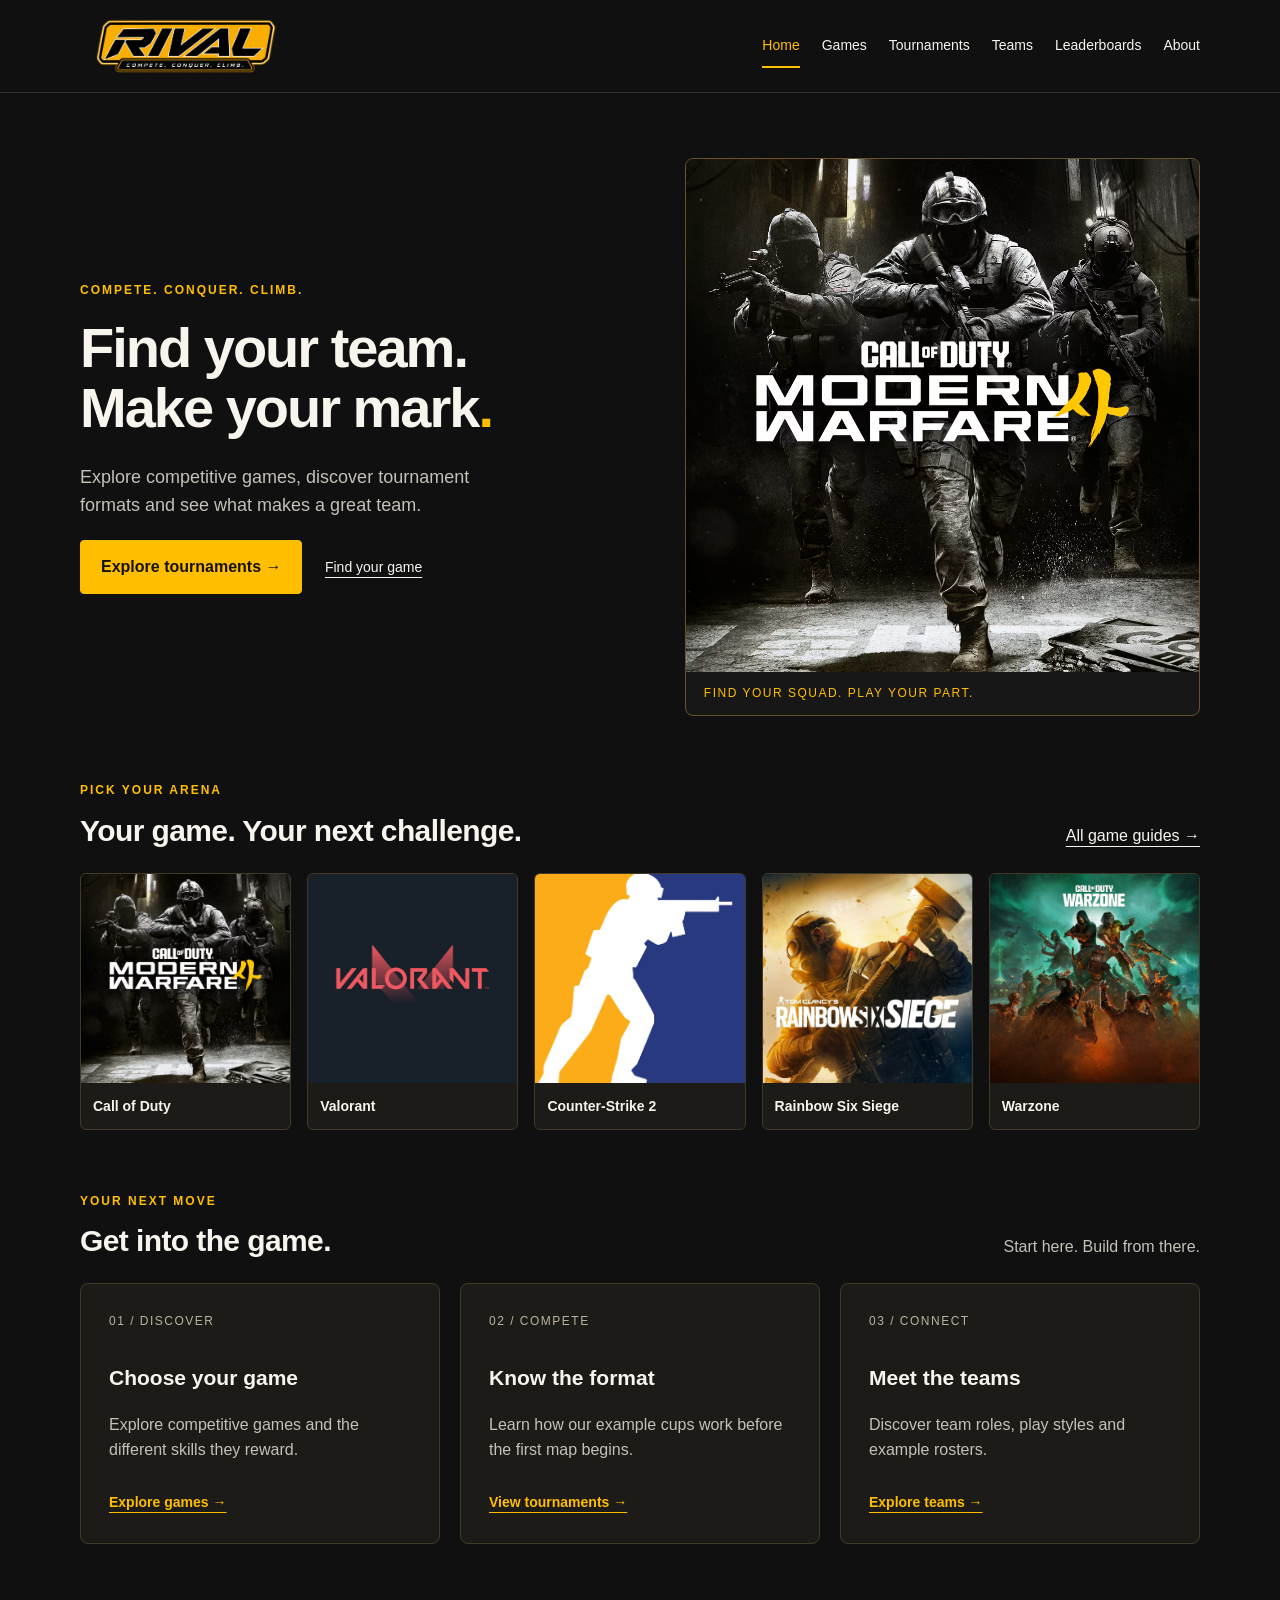
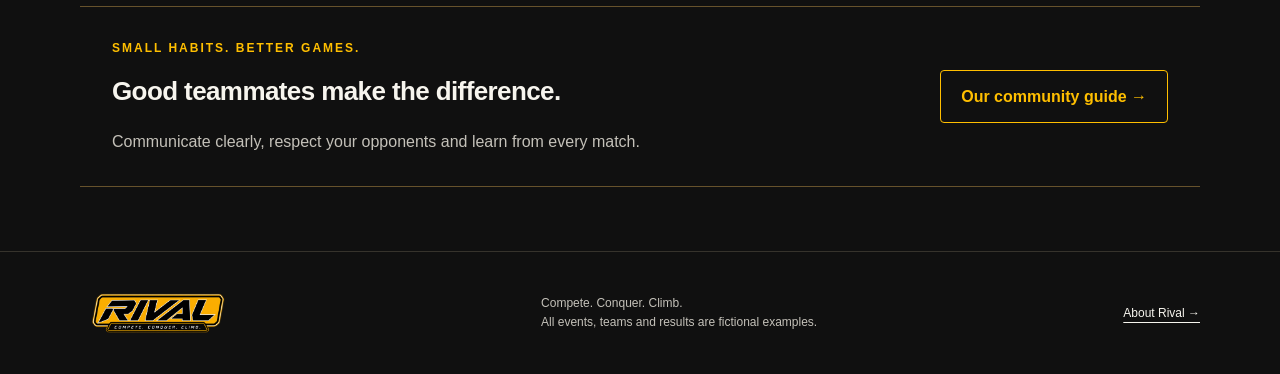
==== index.html @ 134c968d "Add files via upload" ====
<!DOCTYPE html>
<html lang="en">
<head>
  <meta charset="UTF-8">
  <meta name="viewport" content="width=device-width, initial-scale=1.0">
  <meta name="description" content="Explore competitive gaming, tournament formats and teamwork with Rival.">
  <title>Home | Rival</title>
  <link rel="stylesheet" href="style.css">
</head>
<body>
  <a class="skip-link" href="#main">Skip to content</a>
  <!-- The same navigation appears on every page. -->
  <header>
    <div class="header-inner">
      <a class="logo" href="index.html" aria-label="Rival home"><img src="images/rival-logo.png" width="1983" height="793" alt="Rival — Compete. Conquer. Climb."></a>
      <nav aria-label="Main navigation">
          <a href="index.html" aria-current="page">Home</a>
          <a href="games.html">Games</a>
          <a href="tournaments.html">Tournaments</a>
          <a href="teams.html">Teams</a>
          <a href="leaderboards.html">Leaderboards</a>
          <a href="about.html">About</a>
      </nav>
    </div>
  </header>
  <main id="main">
    <section class="hero">
      <div class="hero-copy"><p class="eyebrow">COMPETE. CONQUER. CLIMB.</p>
      <h1>Find your team.<br>Make your mark<span>.</span></h1>
      <p>Explore competitive games, discover tournament formats and see what makes a great team.</p>
      <a class="button" href="tournaments.html">Explore tournaments &rarr;</a>
      <a class="secondary-link" href="games.html">Find your game</a></div>
      <figure class="hero-art"><img src="images/call-of-duty.png" width="1024" height="1024" alt="Call of Duty artwork featuring a squad of three soldiers"><figcaption>FIND YOUR SQUAD. PLAY YOUR PART.</figcaption></figure>
    </section>
<section class="section"><div class="section-title"><div><p class="eyebrow">PICK YOUR ARENA</p><h2>Your game. Your next challenge.</h2></div><a href="games.html">All game guides &rarr;</a></div><div class="game-strip"><a class="game-tile" href="games.html#call-of-duty"><img src="images/call-of-duty.png" width="1024" height="1024" alt="" loading="lazy"><span>Call of Duty</span></a><a class="game-tile" href="games.html#valorant"><img src="images/valorant.png" width="1024" height="1024" alt="" loading="lazy"><span>Valorant</span></a><a class="game-tile" href="games.html#cs2"><img src="images/cs2.png" width="447" height="447" alt="" loading="lazy"><span>Counter-Strike 2</span></a><a class="game-tile" href="games.html#r6"><img src="images/r6.png" width="1024" height="1024" alt="" loading="lazy"><span>Rainbow Six Siege</span></a><a class="game-tile" href="games.html#warzone"><img src="images/warzone.png" width="1024" height="1024" alt="" loading="lazy"><span>Warzone</span></a></div></section>
    <section class="section">
      <div class="section-title"><div><p class="eyebrow">YOUR NEXT MOVE</p><h2>Get into the game.</h2></div><p>Start here. Build from there.</p></div>
      <div class="cards"><article class="card"><p class="card-number">01 / DISCOVER</p><h3>Choose your game</h3><p>Explore competitive games and the different skills they reward.</p><a class="text-link" href="games.html">Explore games &rarr;</a></article><article class="card"><p class="card-number">02 / COMPETE</p><h3>Know the format</h3><p>Learn how our example cups work before the first map begins.</p><a class="text-link" href="tournaments.html">View tournaments &rarr;</a></article><article class="card"><p class="card-number">03 / CONNECT</p><h3>Meet the teams</h3><p>Discover team roles, play styles and example rosters.</p><a class="text-link" href="teams.html">Explore teams &rarr;</a></article></div>
    </section>
    <section class="callout"><div><p class="eyebrow">SMALL HABITS. BETTER GAMES.</p><h2>Good teammates make the difference.</h2><p>Communicate clearly, respect your opponents and learn from every match.</p></div><a class="button outline" href="about.html#community">Our community guide &rarr;</a></section>
  </main>
  <footer>
    <div class="footer-inner"><a class="logo" href="index.html"><img src="images/rival-logo.png" width="1983" height="793" alt="Rival — Compete. Conquer. Climb."></a>
    <p>Compete. Conquer. Climb.<br>All events, teams and results are fictional examples.</p>
    <a href="about.html">About Rival &rarr;</a></div>
  </footer>
</body>
</html>
---- style.css ----
/* Shared stylesheet: edit this file to change the whole website. */
* { box-sizing: border-box; }
body { margin: 0; background: #101010; color: #f7f5ee; font-family: Arial, Helvetica, sans-serif; font-size: 16px; line-height: 1.6; }
a { color: inherit; text-underline-offset: 5px; }
a:hover { color: #ffbf00; }
a:focus-visible, summary:focus-visible { outline: 3px solid #ffbf00; outline-offset: 5px; }
h1, h2, h3, p { margin-top: 0; }
h1 { font-size: 56px; line-height: 1.08; letter-spacing: -2px; margin-bottom: 24px; }
h2 { font-size: 30px; line-height: 1.2; letter-spacing: -0.6px; }
h3 { font-size: 21px; line-height: 1.3; }
p, li { color: #c4c1b9; }
header { border-bottom: 1px solid #36332c; }
.header-inner, main, .footer-inner { width: 90%; max-width: 1120px; margin: 0 auto; }
.header-inner { display: flex; align-items: center; justify-content: space-between; gap: 28px; min-height: 92px; }
.logo { font-size: 32px; font-weight: bold; letter-spacing: -2px; text-decoration: none; white-space: nowrap; }
.logo span, h1 span { color: #ffbf00; }
nav { display: flex; flex-wrap: wrap; gap: 22px; }
nav a { font-size: 14px; text-decoration: none; padding: 10px 0; border-bottom: 2px solid transparent; }
nav a[aria-current="page"] { color: #ffbf00; border-color: #ffbf00; }
.hero { display: flex; align-items: center; gap: 30px; padding: 65px 0; }
.hero-copy { flex: 1; }
.hero-copy > p:not(.eyebrow) { max-width: 450px; font-size: 18px; }
.hero img { width: 46%; height: auto; }
.eyebrow { font-size: 12px; letter-spacing: 2px; font-weight: bold; color: #ffbf00; margin-bottom: 18px; }
.button { display: inline-block; background: #ffbf00; color: #171207; padding: 13px 20px; border: 1px solid #ffbf00; font-weight: bold; text-decoration: none; border-radius: 4px; }
.button:hover { background: #ffd65c; color: #171207; }
.secondary-link { display: inline-block; font-size: 14px; margin: 18px 0 0 18px; }
.section { margin-bottom: 62px; }
.section-title { display: flex; justify-content: space-between; gap: 20px; align-items: end; margin-bottom: 24px; }
.section-title h2 { margin-bottom: 0; }
.section-title p { margin-bottom: 0; }
.section-title .eyebrow { margin-bottom: 12px; }
.cards { display: grid; grid-template-columns: repeat(3, 1fr); gap: 20px; }
.card { border: 1px solid #423a29; background: #1c1b18; padding: 28px; border-radius: 8px; }
.card-number { color: #bdb39f; font-size: 12px; letter-spacing: 1.5px; margin-bottom: 32px; }
.text-link { display: inline-block; margin-top: 12px; font-size: 14px; font-weight: bold; color: #ffbf00; }
.callout { display: flex; justify-content: space-between; align-items: center; gap: 28px; padding: 32px; border-top: 1px solid #66522c; border-bottom: 1px solid #66522c; margin-bottom: 64px; }
.callout h2 { font-size: 26px; }
.callout p:last-child { margin-bottom: 0; }
.outline { background: transparent; color: #ffbf00; flex-shrink: 0; }
footer { border-top: 1px solid #36332c; padding: 30px 0; }
.footer-inner { display: flex; justify-content: space-between; align-items: center; gap: 28px; }
.footer-inner p, .footer-inner > a:last-child { font-size: 12px; margin: 0; }
.page-heading { padding: 60px 0 32px; }
.intro { max-width: 670px; font-size: 18px; }
.tag { display: inline-block; font-size: 11px; font-weight: bold; letter-spacing: 1px; color: #ffbf00; margin-bottom: 18px; }
.game h2 { font-size: 27px; }
.game h3 { font-size: 16px; margin-top: 28px; }
ul, ol { padding-left: 22px; }
li { margin-bottom: 8px; }
.link-row { display: flex; flex-wrap: wrap; gap: 24px; }
.notice { border-left: 3px solid #ffbf00; padding: 12px 18px; background: #1c1b18; }
.event { display: flex; gap: 32px; padding: 30px 0; border-bottom: 1px solid #423a29; }
.event-label { color: #ffbf00; font-size: 40px; min-width: 90px; line-height: 1.2; }
.event-label span { font-size: 14px; color: #c4c1b9; }
.event > div:last-child { flex: 1; min-width: 0; }
details { border-top: 1px solid #51452e; margin: 18px 0; padding: 14px 0; }
summary { cursor: pointer; font-weight: bold; }
details p, details ol, details ul { margin-top: 16px; }
.teams-grid { grid-template-columns: repeat(2, 1fr); }
.table-wrap { overflow-x: auto; }
table { width: 100%; border-collapse: collapse; text-align: left; }
caption { text-align: left; color: #c4c1b9; padding: 12px 0; }
th, td { border-bottom: 1px solid #423a29; padding: 18px; }
thead { background: #302719; color: #ffbf00; }
tbody tr:nth-child(even) { background: #1c1b18; }
:target { scroll-margin-top: 20px; }
tr:target { background: #493717; }
.reading { max-width: 700px; }
.about-grid { display: grid; grid-template-columns: 1.2fr 1fr; align-items: start; gap: 48px; }
.reading h2:not(:first-child) { margin-top: 38px; }
.skip-link { position: absolute; top: -100px; left: 15px; padding: 10px; background: #ffbf00; color: #101010; z-index: 1; }
.skip-link:focus { top: 10px; }
/* On smaller screens the columns stack and navigation wraps. */
@media (max-width: 900px) {
  .header-inner { flex-direction: column; align-items: flex-start; gap: 6px; padding: 16px 0; }
  nav { gap: 18px; }
  h1 { font-size: 44px; }
  .hero { gap: 20px; }
  .cards { grid-template-columns: 1fr; }
  .teams-grid { grid-template-columns: repeat(2, 1fr); }
  .callout, .footer-inner { flex-direction: column; align-items: flex-start; }
}
@media (max-width: 600px) {
  h1 { font-size: 38px; letter-spacing: -1px; }
  h2 { font-size: 26px; }
  nav { gap: 8px 18px; }
  .hero { flex-direction: column; align-items: flex-start; padding: 38px 0; }
  .hero img { width: 100%; max-width: 440px; }
  .section-title { display: block; }
  .section-title > p { margin-top: 14px; }
  .teams-grid, .about-grid { grid-template-columns: 1fr; }
  .page-heading { padding-top: 38px; }
  .card, .callout { padding: 24px; }
  .event { gap: 15px; }
  .event-label { min-width: 45px; font-size: 28px; }
  th, td { padding: 12px 10px; }
  .secondary-link { margin-left: 0; margin-right: 18px; }
}

/* Supplied branding and artwork. Images stay in the local images folder. */
.logo { display: block; flex-shrink: 0; line-height: 0; }
.logo img { display: block; width: 210px; height: auto; }
.footer-inner .logo img { width: 155px; }
.hero-art { width: 46%; margin: 0; border: 1px solid #66522c; border-radius: 8px; overflow: hidden; background: #171717; }
.hero .hero-art img { display: block; width: 100%; height: auto; }
.hero-art figcaption { padding: 12px 18px; color: #ffbf00; font-size: 12px; letter-spacing: 1.5px; }
.game-strip { display: grid; grid-template-columns: repeat(5, 1fr); gap: 16px; }
.game-tile { display: block; text-decoration: none; background: #1c1b18; border: 1px solid #423a29; border-radius: 6px; overflow: hidden; }
.game-tile:hover { border-color: #ffbf00; }
.game-tile img { display: block; width: 100%; height: auto; }
.game-tile span { display: block; padding: 12px; font-size: 14px; font-weight: bold; }
.game-image { display: block; width: 100%; height: auto; border-radius: 4px; margin-bottom: 24px; }
.game:target { border-color: #ffbf00; }
.team-heading { display: flex; align-items: center; gap: 18px; }
.profile-icon { width: 64px; height: auto; flex-shrink: 0; }
.team-heading h2 { margin-bottom: 0; }
.team-heading + p { margin-top: 20px; }
.event-image { display: block; width: 90px; height: auto; border-radius: 4px; margin-bottom: 18px; }
@media (max-width: 900px) {
  .game-strip { grid-template-columns: repeat(3, 1fr); }
}
@media (max-width: 600px) {
  .logo img { width: 185px; }
  .hero-art { width: 100%; max-width: 440px; }
  .game-strip { grid-template-columns: repeat(2, 1fr); }
  .event-image { width: 45px; }
}

/* Keep images and layout items inside their containers on smaller screens. */
img {
  max-width: 100%;
}

.hero-copy,
.card,
.about-grid > *,
.header-inner > *,
.footer-inner > * {
  min-width: 0;
}

.card,
.hero-copy,
.event,
.callout {
  overflow-wrap: break-word;
}

/* Keyboard focus remains visible in browsers without :focus-visible. */
a:focus,
summary:focus {
  outline: 3px solid #ffbf00;
  outline-offset: 5px;
}

/* Use the widely supported flex alignment value. */
.section-title {
  align-items: flex-end;
}

/* Leave room for long headings on small or highly zoomed screens. */
@media (max-width: 380px) {
  h1 {
    font-size: 32px;
  }

  .card,
  .callout {
    padding: 18px;
  }

  .team-heading {
    flex-wrap: wrap;
  }
}
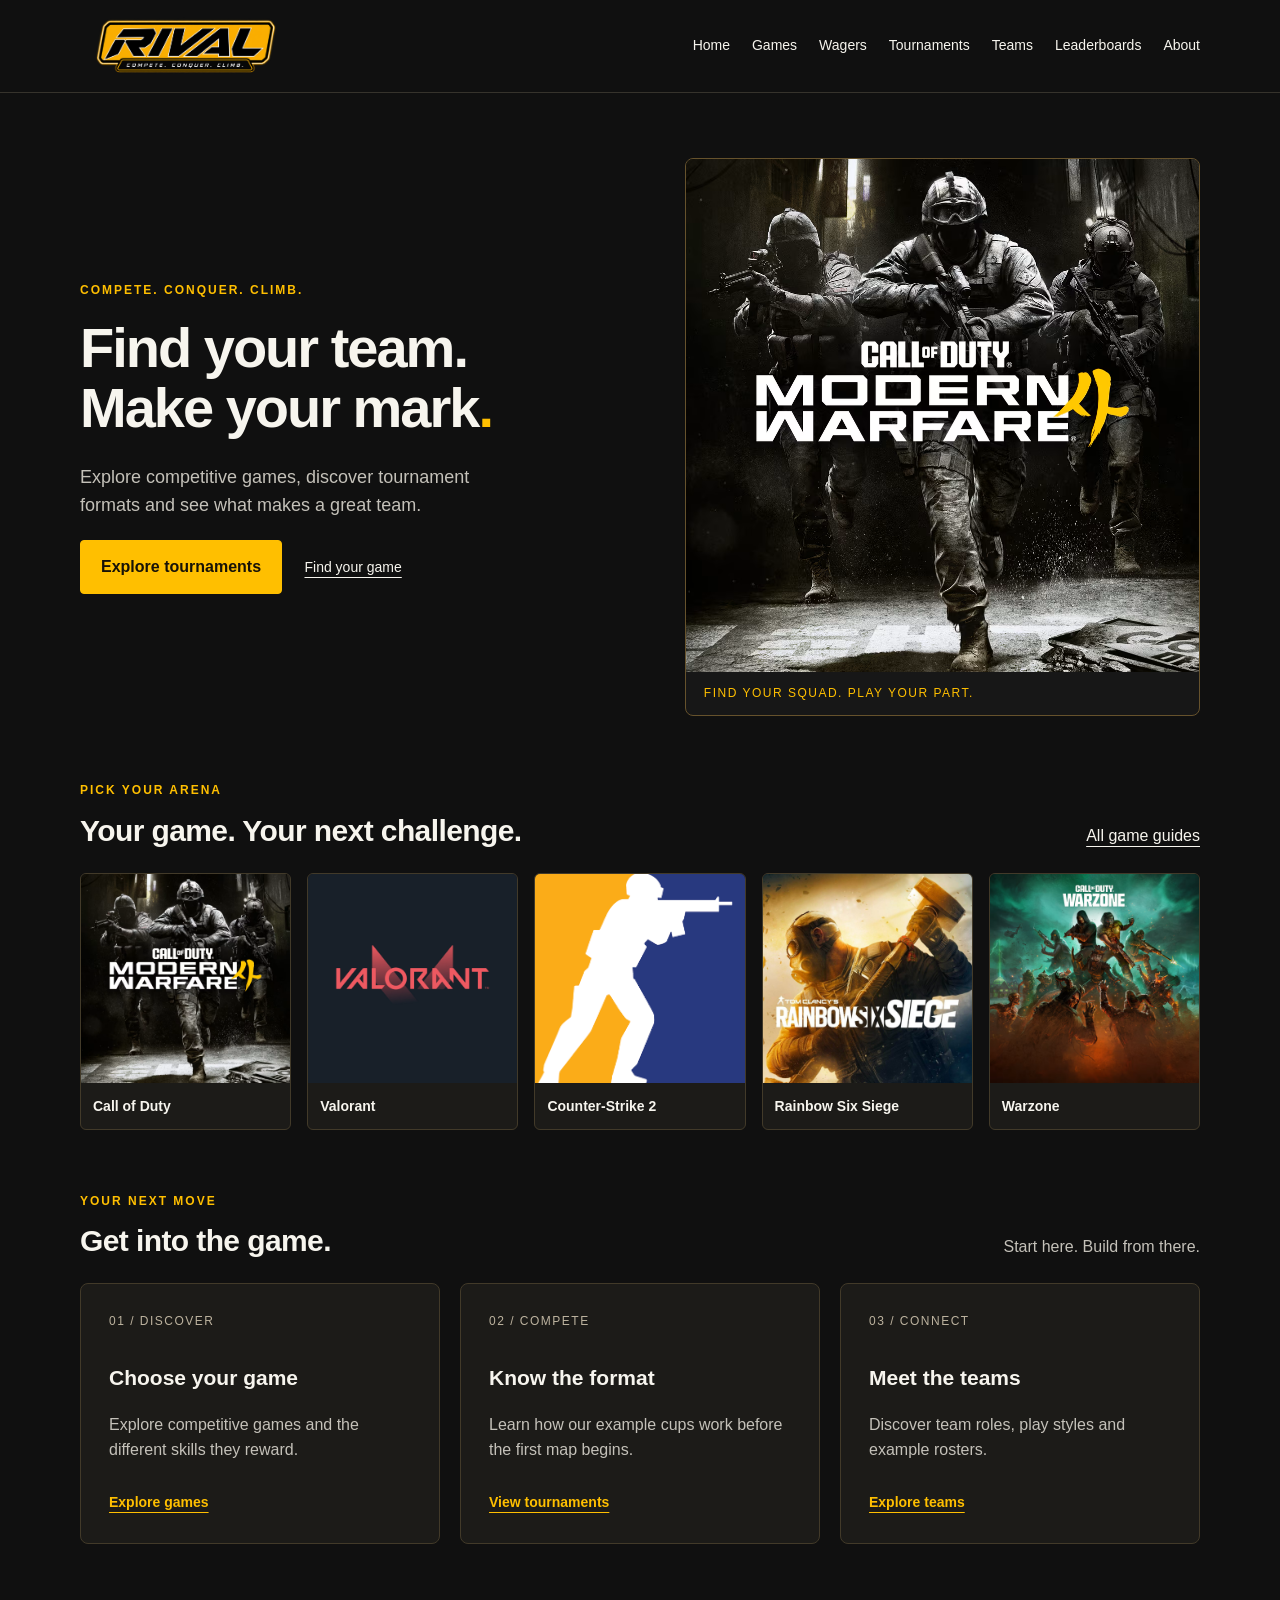
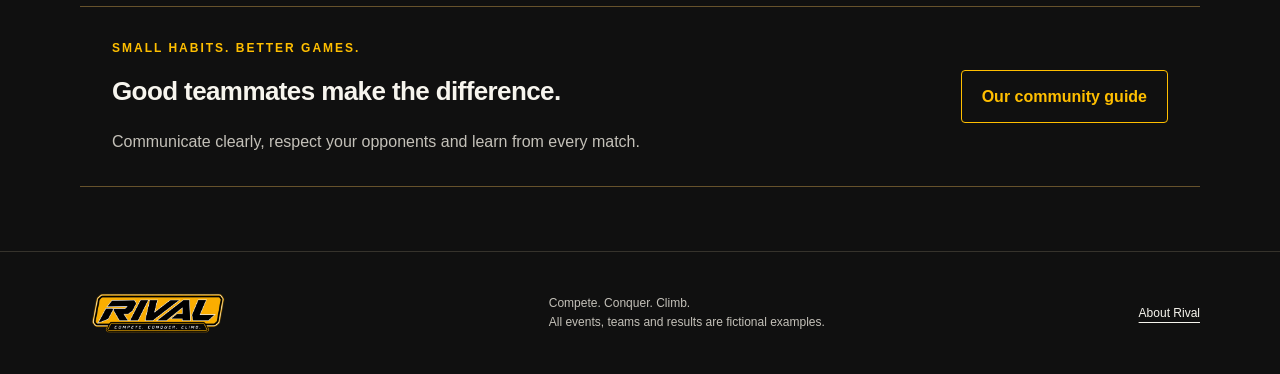
==== commit 7f84f0ed: "Add files via upload" ====
--- a/index.html
+++ b/index.html
@@ -1,48 +1,121 @@
 <!DOCTYPE html>
 <html lang="en">
-<head>
-  <meta charset="UTF-8">
-  <meta name="viewport" content="width=device-width, initial-scale=1.0">
-  <meta name="description" content="Explore competitive gaming, tournament formats and teamwork with Rival.">
-  <title>Home | Rival</title>
-  <link rel="stylesheet" href="style.css">
-</head>
-<body>
-  <a class="skip-link" href="#main">Skip to content</a>
-  <!-- The same navigation appears on every page. -->
-  <header>
-    <div class="header-inner">
-      <a class="logo" href="index.html" aria-label="Rival home"><img src="images/rival-logo.png" width="1983" height="793" alt="Rival — Compete. Conquer. Climb."></a>
-      <nav aria-label="Main navigation">
-          <a href="index.html" aria-current="page">Home</a>
-          <a href="games.html">Games</a>
-          <a href="tournaments.html">Tournaments</a>
-          <a href="teams.html">Teams</a>
-          <a href="leaderboards.html">Leaderboards</a>
-          <a href="about.html">About</a>
-      </nav>
-    </div>
-  </header>
-  <main id="main">
-    <section class="hero">
-      <div class="hero-copy"><p class="eyebrow">COMPETE. CONQUER. CLIMB.</p>
-      <h1>Find your team.<br>Make your mark<span>.</span></h1>
-      <p>Explore competitive games, discover tournament formats and see what makes a great team.</p>
-      <a class="button" href="tournaments.html">Explore tournaments &rarr;</a>
-      <a class="secondary-link" href="games.html">Find your game</a></div>
-      <figure class="hero-art"><img src="images/call-of-duty.png" width="1024" height="1024" alt="Call of Duty artwork featuring a squad of three soldiers"><figcaption>FIND YOUR SQUAD. PLAY YOUR PART.</figcaption></figure>
-    </section>
-<section class="section"><div class="section-title"><div><p class="eyebrow">PICK YOUR ARENA</p><h2>Your game. Your next challenge.</h2></div><a href="games.html">All game guides &rarr;</a></div><div class="game-strip"><a class="game-tile" href="games.html#call-of-duty"><img src="images/call-of-duty.png" width="1024" height="1024" alt="" loading="lazy"><span>Call of Duty</span></a><a class="game-tile" href="games.html#valorant"><img src="images/valorant.png" width="1024" height="1024" alt="" loading="lazy"><span>Valorant</span></a><a class="game-tile" href="games.html#cs2"><img src="images/cs2.png" width="447" height="447" alt="" loading="lazy"><span>Counter-Strike 2</span></a><a class="game-tile" href="games.html#r6"><img src="images/r6.png" width="1024" height="1024" alt="" loading="lazy"><span>Rainbow Six Siege</span></a><a class="game-tile" href="games.html#warzone"><img src="images/warzone.png" width="1024" height="1024" alt="" loading="lazy"><span>Warzone</span></a></div></section>
-    <section class="section">
-      <div class="section-title"><div><p class="eyebrow">YOUR NEXT MOVE</p><h2>Get into the game.</h2></div><p>Start here. Build from there.</p></div>
-      <div class="cards"><article class="card"><p class="card-number">01 / DISCOVER</p><h3>Choose your game</h3><p>Explore competitive games and the different skills they reward.</p><a class="text-link" href="games.html">Explore games &rarr;</a></article><article class="card"><p class="card-number">02 / COMPETE</p><h3>Know the format</h3><p>Learn how our example cups work before the first map begins.</p><a class="text-link" href="tournaments.html">View tournaments &rarr;</a></article><article class="card"><p class="card-number">03 / CONNECT</p><h3>Meet the teams</h3><p>Discover team roles, play styles and example rosters.</p><a class="text-link" href="teams.html">Explore teams &rarr;</a></article></div>
-    </section>
-    <section class="callout"><div><p class="eyebrow">SMALL HABITS. BETTER GAMES.</p><h2>Good teammates make the difference.</h2><p>Communicate clearly, respect your opponents and learn from every match.</p></div><a class="button outline" href="about.html#community">Our community guide &rarr;</a></section>
-  </main>
-  <footer>
-    <div class="footer-inner"><a class="logo" href="index.html"><img src="images/rival-logo.png" width="1983" height="793" alt="Rival — Compete. Conquer. Climb."></a>
-    <p>Compete. Conquer. Climb.<br>All events, teams and results are fictional examples.</p>
-    <a href="about.html">About Rival &rarr;</a></div>
-  </footer>
-</body>
+    <head>
+        <meta charset="UTF-8">
+        <meta name="viewport" content="width=device-width, initial-scale=1.0">
+        <meta name="description" content="Explore competitive gaming, tournament formats and teamwork with Rival.">
+        <title>Home | Rival</title>
+        <link rel="stylesheet" href="style.css">
+    </head>
+    <body>
+        <a class="skip-link" href="#main">Skip to content</a>
+        <header>
+            <div class="header-inner">
+                <a class="logo" href="index.html" aria-label="Rival home">
+                    <img src="images/rival-logo.png" width="1983" height="793" alt="Rival — Compete. Conquer. Climb.">
+                </a>
+                <nav aria-label="Main navigation">
+                    <a href="index.html">Home</a>
+                    <a href="games.html">Games</a>
+                    <a href="wagers.html">Wagers</a>
+                    <a href="tournaments.html">Tournaments</a>
+                    <a href="teams.html">Teams</a>
+                    <a href="leaderboards.html">Leaderboards</a>
+                    <a href="about.html">About</a>
+                </nav>
+            </div>
+        </header>
+        <main id="main">
+            <section class="hero">
+                <div class="hero-copy">
+                    <p class="eyebrow">COMPETE. CONQUER. CLIMB.</p>
+                    <h1>Find your team.<br>Make your mark<span>.</span></h1>
+                    <p>Explore competitive games, discover tournament formats and see what makes a great team.</p>
+                    <a class="button" href="tournaments.html">Explore tournaments</a>
+                    <a class="secondary-link" href="games.html">Find your game</a>
+                </div>
+                <figure class="hero-art">
+                    <img src="images/call-of-duty.png" width="1024" height="1024" alt="Call of Duty artwork featuring a squad of three soldiers">
+                    <figcaption>FIND YOUR SQUAD. PLAY YOUR PART.</figcaption>
+                </figure>
+            </section>
+            <section class="section">
+                <div class="section-title">
+                    <div>
+                        <p class="eyebrow">PICK YOUR ARENA</p>
+                        <h2>Your game. Your next challenge.</h2>
+                    </div>
+                    <a href="games.html">All game guides</a>
+                </div>
+                <div class="game-strip">
+                    <a class="game-tile" href="games.html#call-of-duty">
+                        <img src="images/call-of-duty.png" width="1024" height="1024" alt="" loading="lazy">
+                        <span>Call of Duty</span>
+                    </a>
+                    <a class="game-tile" href="games.html#valorant">
+                        <img src="images/valorant.png" width="1024" height="1024" alt="" loading="lazy">
+                        <span>Valorant</span>
+                    </a>
+                    <a class="game-tile" href="games.html#cs2">
+                        <img src="images/cs2.png" width="447" height="447" alt="" loading="lazy">
+                        <span>Counter-Strike 2</span>
+                    </a>
+                    <a class="game-tile" href="games.html#r6">
+                        <img src="images/r6.png" width="1024" height="1024" alt="" loading="lazy">
+                        <span>Rainbow Six Siege</span>
+                    </a>
+                    <a class="game-tile" href="games.html#warzone">
+                        <img src="images/warzone.png" width="1024" height="1024" alt="" loading="lazy">
+                        <span>Warzone</span>
+                    </a>
+                </div>
+            </section>
+            <section class="section">
+                <div class="section-title">
+                    <div>
+                        <p class="eyebrow">YOUR NEXT MOVE</p>
+                        <h2>Get into the game.</h2>
+                    </div>
+                    <p>Start here. Build from there.</p>
+                </div>
+                <div class="cards">
+                    <article class="card">
+                        <p class="card-number">01 / DISCOVER</p>
+                        <h3>Choose your game</h3>
+                        <p>Explore competitive games and the different skills they reward.</p>
+                        <a class="text-link" href="games.html">Explore games</a>
+                    </article>
+                    <article class="card">
+                        <p class="card-number">02 / COMPETE</p>
+                        <h3>Know the format</h3>
+                        <p>Learn how our example cups work before the first map begins.</p>
+                        <a class="text-link" href="tournaments.html">View tournaments</a>
+                    </article>
+                    <article class="card">
+                        <p class="card-number">03 / CONNECT</p>
+                        <h3>Meet the teams</h3>
+                        <p>Discover team roles, play styles and example rosters.</p>
+                        <a class="text-link" href="teams.html">Explore teams</a>
+                    </article>
+                </div>
+            </section>
+            <section class="callout">
+                <div>
+                    <p class="eyebrow">SMALL HABITS. BETTER GAMES.</p>
+                    <h2>Good teammates make the difference.</h2>
+                    <p>Communicate clearly, respect your opponents and learn from every match.</p>
+                </div>
+                <a class="button outline" href="about.html#community">Our community guide</a>
+            </section>
+        </main>
+        <footer>
+            <div class="footer-inner">
+                <a class="logo" href="index.html">
+                    <img src="images/rival-logo.png" width="1983" height="793" alt="Rival — Compete. Conquer. Climb.">
+                </a>
+                <p>Compete. Conquer. Climb.<br>All events, teams and results are fictional examples.</p>
+                <a href="about.html">About Rival</a>
+            </div>
+        </footer>
+    </body>
 </html>
--- a/style.css
+++ b/style.css
@@ -1,176 +1,864 @@
-/* Shared stylesheet: edit this file to change the whole website. */
-* { box-sizing: border-box; }
-body { margin: 0; background: #101010; color: #f7f5ee; font-family: Arial, Helvetica, sans-serif; font-size: 16px; line-height: 1.6; }
-a { color: inherit; text-underline-offset: 5px; }
-a:hover { color: #ffbf00; }
-a:focus-visible, summary:focus-visible { outline: 3px solid #ffbf00; outline-offset: 5px; }
-h1, h2, h3, p { margin-top: 0; }
-h1 { font-size: 56px; line-height: 1.08; letter-spacing: -2px; margin-bottom: 24px; }
-h2 { font-size: 30px; line-height: 1.2; letter-spacing: -0.6px; }
-h3 { font-size: 21px; line-height: 1.3; }
-p, li { color: #c4c1b9; }
-header { border-bottom: 1px solid #36332c; }
-.header-inner, main, .footer-inner { width: 90%; max-width: 1120px; margin: 0 auto; }
-.header-inner { display: flex; align-items: center; justify-content: space-between; gap: 28px; min-height: 92px; }
-.logo { font-size: 32px; font-weight: bold; letter-spacing: -2px; text-decoration: none; white-space: nowrap; }
-.logo span, h1 span { color: #ffbf00; }
-nav { display: flex; flex-wrap: wrap; gap: 22px; }
-nav a { font-size: 14px; text-decoration: none; padding: 10px 0; border-bottom: 2px solid transparent; }
-nav a[aria-current="page"] { color: #ffbf00; border-color: #ffbf00; }
-.hero { display: flex; align-items: center; gap: 30px; padding: 65px 0; }
-.hero-copy { flex: 1; }
-.hero-copy > p:not(.eyebrow) { max-width: 450px; font-size: 18px; }
-.hero img { width: 46%; height: auto; }
-.eyebrow { font-size: 12px; letter-spacing: 2px; font-weight: bold; color: #ffbf00; margin-bottom: 18px; }
-.button { display: inline-block; background: #ffbf00; color: #171207; padding: 13px 20px; border: 1px solid #ffbf00; font-weight: bold; text-decoration: none; border-radius: 4px; }
-.button:hover { background: #ffd65c; color: #171207; }
-.secondary-link { display: inline-block; font-size: 14px; margin: 18px 0 0 18px; }
-.section { margin-bottom: 62px; }
-.section-title { display: flex; justify-content: space-between; gap: 20px; align-items: end; margin-bottom: 24px; }
-.section-title h2 { margin-bottom: 0; }
-.section-title p { margin-bottom: 0; }
-.section-title .eyebrow { margin-bottom: 12px; }
-.cards { display: grid; grid-template-columns: repeat(3, 1fr); gap: 20px; }
-.card { border: 1px solid #423a29; background: #1c1b18; padding: 28px; border-radius: 8px; }
-.card-number { color: #bdb39f; font-size: 12px; letter-spacing: 1.5px; margin-bottom: 32px; }
-.text-link { display: inline-block; margin-top: 12px; font-size: 14px; font-weight: bold; color: #ffbf00; }
-.callout { display: flex; justify-content: space-between; align-items: center; gap: 28px; padding: 32px; border-top: 1px solid #66522c; border-bottom: 1px solid #66522c; margin-bottom: 64px; }
-.callout h2 { font-size: 26px; }
-.callout p:last-child { margin-bottom: 0; }
-.outline { background: transparent; color: #ffbf00; flex-shrink: 0; }
-footer { border-top: 1px solid #36332c; padding: 30px 0; }
-.footer-inner { display: flex; justify-content: space-between; align-items: center; gap: 28px; }
-.footer-inner p, .footer-inner > a:last-child { font-size: 12px; margin: 0; }
-.page-heading { padding: 60px 0 32px; }
-.intro { max-width: 670px; font-size: 18px; }
-.tag { display: inline-block; font-size: 11px; font-weight: bold; letter-spacing: 1px; color: #ffbf00; margin-bottom: 18px; }
-.game h2 { font-size: 27px; }
-.game h3 { font-size: 16px; margin-top: 28px; }
-ul, ol { padding-left: 22px; }
-li { margin-bottom: 8px; }
-.link-row { display: flex; flex-wrap: wrap; gap: 24px; }
-.notice { border-left: 3px solid #ffbf00; padding: 12px 18px; background: #1c1b18; }
-.event { display: flex; gap: 32px; padding: 30px 0; border-bottom: 1px solid #423a29; }
-.event-label { color: #ffbf00; font-size: 40px; min-width: 90px; line-height: 1.2; }
-.event-label span { font-size: 14px; color: #c4c1b9; }
-.event > div:last-child { flex: 1; min-width: 0; }
-details { border-top: 1px solid #51452e; margin: 18px 0; padding: 14px 0; }
-summary { cursor: pointer; font-weight: bold; }
-details p, details ol, details ul { margin-top: 16px; }
-.teams-grid { grid-template-columns: repeat(2, 1fr); }
-.table-wrap { overflow-x: auto; }
-table { width: 100%; border-collapse: collapse; text-align: left; }
-caption { text-align: left; color: #c4c1b9; padding: 12px 0; }
-th, td { border-bottom: 1px solid #423a29; padding: 18px; }
-thead { background: #302719; color: #ffbf00; }
-tbody tr:nth-child(even) { background: #1c1b18; }
-:target { scroll-margin-top: 20px; }
-tr:target { background: #493717; }
-.reading { max-width: 700px; }
-.about-grid { display: grid; grid-template-columns: 1.2fr 1fr; align-items: start; gap: 48px; }
-.reading h2:not(:first-child) { margin-top: 38px; }
-.skip-link { position: absolute; top: -100px; left: 15px; padding: 10px; background: #ffbf00; color: #101010; z-index: 1; }
-.skip-link:focus { top: 10px; }
-/* On smaller screens the columns stack and navigation wraps. */
+* {
+    box-sizing: border-box; /* Include padding and borders in the stated size. */
+}
+
+/* Styles for body. */
+body {
+    margin: 0; /* Space outside the element. */
+    background: #101010; /* Background colour. */
+    color: #f7f5ee; /* Text colour. */
+    font-family: Arial, Helvetica, sans-serif; /* Try these fonts in order. */
+    font-size: 16px; /* Text size. */
+    line-height: 1.6; /* Height of each text line. */
+}
+
+/* Styles for a. */
+a {
+    color: inherit; /* Text colour. */
+    text-underline-offset: 5px; /* Distance between text and its underline. */
+}
+
+/* Styles for a:hover. Applied when the pointer is over the element. */
+a:hover {
+    color: #ffbf00; /* Text colour. */
+}
+
+/* Styles for a:focus-visible, summary:focus-visible. Makes focused controls visible. */
+a:focus-visible, summary:focus-visible {
+    outline: 3px solid #ffbf00; /* Focus outline without changing layout size. */
+    outline-offset: 5px; /* Space between an element and its outline. */
+}
+
+/* Styles for h1, h2, h3, p. */
+h1, h2, h3, p {
+    margin-top: 0; /* Space outside the top edge. */
+}
+
+/* Styles for h1. */
+h1 {
+    font-size: 56px; /* Text size. */
+    line-height: 1.08; /* Height of each text line. */
+    letter-spacing: -2px; /* Space between letters. */
+    margin-bottom: 24px; /* Space outside the bottom edge. */
+}
+
+/* Styles for h2. */
+h2 {
+    font-size: 30px; /* Text size. */
+    line-height: 1.2; /* Height of each text line. */
+    letter-spacing: -0.6px; /* Space between letters. */
+}
+
+/* Styles for h3. */
+h3 {
+    font-size: 21px; /* Text size. */
+    line-height: 1.3; /* Height of each text line. */
+}
+
+/* Styles for p, li. */
+p, li {
+    color: #c4c1b9; /* Text colour. */
+}
+
+/* Styles for header. */
+header {
+    border-bottom: 1px solid #36332c; /* Bottom border. */
+}
+
+/* Styles for .header-inner, main, .footer-inner. */
+.header-inner, main, .footer-inner {
+    width: 90%; /* Element width. */
+    max-width: 1120px; /* Largest allowed width. */
+    margin: 0 auto; /* Space outside the element. */
+}
+
+/* Styles for .header-inner. */
+.header-inner {
+    display: flex; /* How this element participates in the layout. */
+    align-items: center; /* Align children across the flex row or grid area. */
+    justify-content: space-between; /* Distribute space along the flex direction. */
+    gap: 28px; /* Space between layout items. */
+    min-height: 92px; /* Smallest allowed height. */
+}
+
+/* Styles for .logo. */
+.logo {
+    font-size: 32px; /* Text size. */
+    font-weight: bold; /* Thickness of the text. */
+    letter-spacing: -2px; /* Space between letters. */
+    text-decoration: none; /* Control underlines and other text decorations. */
+    white-space: nowrap; /* Control text wrapping. */
+}
+
+/* Styles for .logo span, h1 span. */
+.logo span, h1 span {
+    color: #ffbf00; /* Text colour. */
+}
+
+/* Styles for nav. */
+nav {
+    display: flex; /* How this element participates in the layout. */
+    flex-wrap: wrap; /* Allow flex items to move onto another line. */
+    gap: 22px; /* Space between layout items. */
+}
+
+/* Styles for nav a. */
+nav a {
+    font-size: 14px; /* Text size. */
+    text-decoration: none; /* Control underlines and other text decorations. */
+    padding: 10px 0; /* Space inside the element. */
+    border-bottom: 2px solid transparent; /* Bottom border. */
+}
+
+/* Styles for nav a[aria-current="page"]. Highlights the current navigation page. */
+nav a[aria-current="page"] {
+    color: #ffbf00; /* Text colour. */
+    border-color: #ffbf00; /* Border colour. */
+}
+
+/* Styles for .button. */
+.button {
+    display: inline-block; /* How this element participates in the layout. */
+    background: #ffbf00; /* Background colour. */
+    color: #171207; /* Text colour. */
+    padding: 13px 20px; /* Space inside the element. */
+    border: 1px solid #ffbf00; /* Border thickness, style and colour. */
+    font-weight: bold; /* Thickness of the text. */
+    text-decoration: none; /* Control underlines and other text decorations. */
+    border-radius: 4px; /* Round the corners. */
+}
+
+/* Styles for .button:hover. Applied when the pointer is over the element. */
+.button:hover {
+    background: #ffd65c; /* Background colour. */
+    color: #171207; /* Text colour. */
+}
+
+/* Styles for .section. */
+.section {
+    margin-bottom: 62px; /* Space outside the bottom edge. */
+}
+
+/* Styles for .section-title. */
+.section-title {
+    display: flex; /* How this element participates in the layout. */
+    justify-content: space-between; /* Distribute space along the flex direction. */
+    gap: 20px; /* Space between layout items. */
+    margin-bottom: 24px; /* Space outside the bottom edge. */
+}
+
+/* Styles for .section-title h2. */
+.section-title h2 {
+    margin-bottom: 0; /* Space outside the bottom edge. */
+}
+
+/* Styles for .section-title p. */
+.section-title p {
+    margin-bottom: 0; /* Space outside the bottom edge. */
+}
+
+/* Styles for .section-title .eyebrow. */
+.section-title .eyebrow {
+    margin-bottom: 12px; /* Space outside the bottom edge. */
+}
+
+/* Styles for .cards. */
+.cards {
+    display: grid; /* How this element participates in the layout. */
+    grid-template-columns: repeat(3, 1fr); /* Set grid columns; fr means a share of available space. */
+    gap: 20px; /* Space between layout items. */
+}
+
+/* Styles for .card. */
+.card {
+    border: 1px solid #423a29; /* Border thickness, style and colour. */
+    background: #1c1b18; /* Background colour. */
+    padding: 28px; /* Space inside the element. */
+    border-radius: 8px; /* Round the corners. */
+    transition:transform 0.2s;
+}
+
+.card:hover {
+    transform: scale(1.05);
+}
+
+
+/* Styles for .card-number. */
+.card-number {
+    color: #bdb39f; /* Text colour. */
+    font-size: 12px; /* Text size. */
+    letter-spacing: 1.5px; /* Space between letters. */
+    margin-bottom: 32px; /* Space outside the bottom edge. */
+}
+
+/* Styles for .text-link. */
+.text-link {
+    display: inline-block; /* How this element participates in the layout. */
+    margin-top: 12px; /* Space outside the top edge. */
+    font-size: 14px; /* Text size. */
+    font-weight: bold; /* Thickness of the text. */
+    color: #ffbf00; /* Text colour. */
+}
+
+.text-link:hover {
+     color: white;
+}
+/* Styles for .callout. */
+.callout {
+    display: flex; /* How this element participates in the layout. */
+    justify-content: space-between; /* Distribute space along the flex direction. */
+    align-items: center; /* Align children across the flex row or grid area. */
+    gap: 28px; /* Space between layout items. */
+    padding: 32px; /* Space inside the element. */
+    border-top: 1px solid #66522c; /* Top border. */
+    border-bottom: 1px solid #66522c; /* Bottom border. */
+    margin-bottom: 64px; /* Space outside the bottom edge. */
+}
+
+/* Styles for .callout h2. */
+.callout h2 {
+    font-size: 26px; /* Text size. */
+}
+
+/* Styles for .callout p:last-child. */
+.callout p:last-child {
+    margin-bottom: 0; /* Space outside the bottom edge. */
+}
+
+/* Styles for .outline. */
+.outline {
+    background: transparent; /* Background colour. */
+    color: #ffbf00; /* Text colour. */
+    flex-shrink: 0; /* Control whether a flex item can shrink. */
+}
+
+/* Styles for footer. */
+footer {
+    border-top: 1px solid #36332c; /* Top border. */
+    padding: 30px 0; /* Space inside the element. */
+}
+
+/* Styles for .footer-inner. */
+.footer-inner {
+    display: flex; /* How this element participates in the layout. */
+    justify-content: space-between; /* Distribute space along the flex direction. */
+    align-items: center; /* Align children across the flex row or grid area. */
+    gap: 28px; /* Space between layout items. */
+}
+
+/* Styles for .footer-inner p, .footer-inner > a:last-child. */
+.footer-inner p, .footer-inner > a:last-child {
+    font-size: 12px; /* Text size. */
+    margin: 0; /* Space outside the element. */
+}
+
+/* Styles for .page-heading. */
+.page-heading {
+    padding: 60px 0 32px; /* Space inside the element. */
+}
+
+/* Styles for .intro. */
+.intro {
+    max-width: 670px; /* Largest allowed width. */
+    font-size: 18px; /* Text size. */
+}
+
+/* Styles for .tag. */
+.tag {
+    display: inline-block; /* How this element participates in the layout. */
+    font-size: 11px; /* Text size. */
+    font-weight: bold; /* Thickness of the text. */
+    letter-spacing: 1px; /* Space between letters. */
+    color: #ffbf00; /* Text colour. */
+    margin-bottom: 18px; /* Space outside the bottom edge. */
+}
+
+/* Styles for ul, ol. */
+ul, ol {
+    padding-left: 22px; /* Space inside the left edge. */
+}
+
+/* Styles for li. */
+li {
+    margin-bottom: 8px; /* Space outside the bottom edge. */
+}
+
+/* Styles for .link-row. */
+.link-row {
+    display: flex; /* How this element participates in the layout. */
+    flex-wrap: wrap; /* Allow flex items to move onto another line. */
+    gap: 24px; /* Space between layout items. */
+}
+
+/* Styles for .notice. */
+.notice {
+    border-left: 3px solid #ffbf00; /* Left border. */
+    padding: 12px 18px; /* Space inside the element. */
+    background: #1c1b18; /* Background colour. */
+}
+
+/* Styles for details. */
+details {
+    border-top: 1px solid #51452e; /* Top border. */
+    margin: 18px 0; /* Space outside the element. */
+    padding: 14px 0; /* Space inside the element. */
+}
+
+/* Styles for summary. */
+summary {
+    cursor: pointer; /* Pointer appearance. */
+    font-weight: bold; /* Thickness of the text. */
+}
+
+/* Styles for details p, details ol, details ul. */
+details p, details ol, details ul {
+    margin-top: 16px; /* Space outside the top edge. */
+}
+
+/* Styles for :target. Applied to the destination of a #section link. */
+:target {
+    scroll-margin-top: 20px; /* Space above a target when scrolled into view. */
+}
+
+/* Styles for .reading. */
+.reading {
+    max-width: 700px; /* Largest allowed width. */
+}
+
+/* Styles for .skip-link. */
+.skip-link {
+    position: absolute; /* Positioning method. */
+    top: -100px; /* Distance from the top of the positioning area. */
+    left: 15px; /* Distance from its left edge. */
+    padding: 10px; /* Space inside the element. */
+    background: #ffbf00; /* Background colour. */
+    color: #101010; /* Text colour. */
+    z-index: 1; /* Stacking order for overlapping positioned elements. */
+}
+
+/* Styles for .skip-link:focus. Makes focused controls visible. */
+.skip-link:focus {
+    top: 10px; /* Distance from the top of the positioning area. */
+}
+
+/* Styles for .logo. */
+.logo {
+    display: block; /* How this element participates in the layout. */
+    flex-shrink: 0; /* Control whether a flex item can shrink. */
+    line-height: 0; /* Height of each text line. */
+}
+
+/* Styles for .logo img. */
+.logo img {
+    display: block; /* How this element participates in the layout. */
+    width: 210px; /* Element width. */
+    height: auto; /* Element height; auto keeps image proportions. */
+}
+
+/* Styles for .footer-inner .logo img. */
+.footer-inner .logo img {
+    width: 155px; /* Element width. */
+}
+
+/* Styles for img. */
+img {
+    max-width: 100%; /* Largest allowed width. */
+}
+
+/* Styles for .hero-copy, .card, .about-grid > *, .header-inner > *, .footer-inner > *. */
+.hero-copy, .card, .about-grid > *, .header-inner > *, .footer-inner > * {
+    min-width: 0; /* Smallest allowed width; zero lets layout items shrink. */
+}
+
+/* Styles for .card, .hero-copy, .event, .callout. */
+.card, .hero-copy, .event, .callout {
+    overflow-wrap: break-word; /* Break long words when needed to avoid overflow. */
+}
+
+/* Styles for a:focus, summary:focus. Makes focused controls visible. */
+a:focus, summary:focus {
+    outline: 3px solid #ffbf00; /* Focus outline without changing layout size. */
+    outline-offset: 5px; /* Space between an element and its outline. */
+}
+
+/* Styles for .section-title. */
+.section-title {
+    align-items: flex-end; /* Align children across the flex row or grid area. */
+}
+
+/* ==================================================
+   INDEX.HTML - HOMEPAGE
+   ================================================== */
+
+/* Styles for .hero. */
+.hero {
+    display: flex; /* How this element participates in the layout. */
+    align-items: center; /* Align children across the flex row or grid area. */
+    gap: 30px; /* Space between layout items. */
+    padding: 65px 0; /* Space inside the element. */
+}
+
+/* Styles for .hero-copy. */
+.hero-copy {
+    flex: 1; /* Let this item share the available flex space. */
+}
+
+/* Styles for .hero-copy > p:not(.eyebrow). */
+.hero-copy > p:not(.eyebrow) {
+    max-width: 450px; /* Largest allowed width. */
+    font-size: 18px; /* Text size. */
+}
+
+/* Styles for .hero img. */
+.hero img {
+    width: 46%; /* Element width. */
+    height: auto; /* Element height; auto keeps image proportions. */
+}
+
+/* Styles for .eyebrow. */
+.eyebrow {
+    font-size: 12px; /* Text size. */
+    letter-spacing: 2px; /* Space between letters. */
+    font-weight: bold; /* Thickness of the text. */
+    color: #ffbf00; /* Text colour. */
+    margin-bottom: 18px; /* Space outside the bottom edge. */
+}
+
+/* Styles for .secondary-link. */
+.secondary-link {
+    display: inline-block; /* How this element participates in the layout. */
+    font-size: 14px; /* Text size. */
+    margin: 18px 0 0 18px; /* Space outside the element. */
+}
+
+/* Styles for .hero-art. */
+.hero-art {
+    width: 46%; /* Element width. */
+    margin: 0; /* Space outside the element. */
+    border: 1px solid #66522c; /* Border thickness, style and colour. */
+    border-radius: 8px; /* Round the corners. */
+    overflow: hidden; /* Control content extending outside the box. */
+    background: #171717; /* Background colour. */
+}
+
+/* Styles for .hero .hero-art img. */
+.hero .hero-art img {
+    display: block; /* How this element participates in the layout. */
+    width: 100%; /* Element width. */
+    height: auto; /* Element height; auto keeps image proportions. */
+}
+
+/* Styles for .hero-art figcaption. */
+.hero-art figcaption {
+    padding: 12px 18px; /* Space inside the element. */
+    color: #ffbf00; /* Text colour. */
+    font-size: 12px; /* Text size. */
+    letter-spacing: 1.5px; /* Space between letters. */
+}
+
+/* Styles for .game-strip. */
+.game-strip {
+    display: grid; /* How this element participates in the layout. */
+    grid-template-columns: repeat(5, 1fr); /* Set grid columns; fr means a share of available space. */
+    gap: 16px; /* Space between layout items. */
+}
+
+/* Styles for .game-tile. */
+.game-tile {
+    display: block; /* How this element participates in the layout. */
+    text-decoration: none; /* Control underlines and other text decorations. */
+    background: #1c1b18; /* Background colour. */
+    border: 1px solid #423a29; /* Border thickness, style and colour. */
+    border-radius: 6px; /* Round the corners. */
+    overflow: hidden; /* Control content extending outside the box. */
+}
+
+/* Styles for .game-tile:hover. Applied when the pointer is over the element. */
+.game-tile:hover {
+    border-color: #ffbf00; /* Border colour. */
+}
+
+/* Styles for .game-tile img. */
+.game-tile img {
+    display: block; /* How this element participates in the layout. */
+    width: 100%; /* Element width. */
+    height: auto; /* Element height; auto keeps image proportions. */
+}
+
+/* Styles for .game-tile span. */
+.game-tile span {
+    display: block; /* How this element participates in the layout. */
+    padding: 12px; /* Space inside the element. */
+    font-size: 14px; /* Text size. */
+    font-weight: bold; /* Thickness of the text. */
+}
+
+/* ==================================================
+   GAMES.HTML - GAME CARDS
+   ================================================== */
+
+/* Styles for .game h2. */
+.game h2 {
+    font-size: 27px; /* Text size. */
+}
+
+/* Styles for .game h3. */
+.game h3 {
+    font-size: 16px; /* Text size. */
+    margin-top: 28px; /* Space outside the top edge. */
+}
+
+/* Styles for .game-image. */
+.game-image {
+    display: block; /* How this element participates in the layout. */
+    width: 100%; /* Element width. */
+    height: auto; /* Element height; auto keeps image proportions. */
+    border-radius: 4px; /* Round the corners. */
+    margin-bottom: 24px; /* Space outside the bottom edge. */
+}
+
+/* Styles for .game:target. Applied to the destination of a #section link. */
+.game:target {
+    border-color: #ffbf00; /* Border colour. */
+}
+
+/* ==================================================
+   TOURNAMENTS.HTML - EVENTS AND RULES
+   ================================================== */
+
+/* Styles for .event. */
+.event {
+    display: flex; /* How this element participates in the layout. */
+    gap: 32px; /* Space between layout items. */
+    padding: 30px 0; /* Space inside the element. */
+    border-bottom: 1px solid #423a29; /* Bottom border. */
+}
+
+/* Styles for .event-label. */
+.event-label {
+    color: #ffbf00; /* Text colour. */
+    font-size: 40px; /* Text size. */
+    min-width: 90px; /* Smallest allowed width; zero lets layout items shrink. */
+    line-height: 1.2; /* Height of each text line. */
+}
+
+/* Styles for .event-label span. */
+.event-label span {
+    font-size: 14px; /* Text size. */
+    color: #c4c1b9; /* Text colour. */
+}
+
+/* Styles for .event > div:last-child. */
+.event > div:last-child {
+    flex: 1; /* Let this item share the available flex space. */
+    min-width: 0; /* Smallest allowed width; zero lets layout items shrink. */
+}
+
+/* Styles for .event-image. */
+.event-image {
+    display: block; /* How this element participates in the layout. */
+    width: 90px; /* Element width. */
+    height: auto; /* Element height; auto keeps image proportions. */
+    border-radius: 4px; /* Round the corners. */
+    margin-bottom: 18px; /* Space outside the bottom edge. */
+}
+
+/* ==================================================
+   TEAMS.HTML - TEAM CARDS
+   ================================================== */
+
+/* Styles for .teams-grid. */
+.teams-grid {
+    grid-template-columns: repeat(2, 1fr); /* Set grid columns; fr means a share of available space. */
+}
+
+/* Styles for .team-heading. */
+.team-heading {
+    display: flex; /* How this element participates in the layout. */
+    align-items: center; /* Align children across the flex row or grid area. */
+    gap: 18px; /* Space between layout items. */
+}
+
+/* Styles for .profile-icon. */
+.profile-icon {
+    width: 64px; /* Element width. */
+    height: auto; /* Element height; auto keeps image proportions. */
+    flex-shrink: 0; /* Control whether a flex item can shrink. */
+}
+
+/* Styles for .team-heading h2. */
+.team-heading h2 {
+    margin-bottom: 0; /* Space outside the bottom edge. */
+}
+
+/* Styles for .team-heading + p. */
+.team-heading + p {
+    margin-top: 20px; /* Space outside the top edge. */
+}
+
+/* ==================================================
+   LEADERBOARDS.HTML - STANDINGS TABLE
+   ================================================== */
+
+/* Styles for .table-wrap. */
+.table-wrap {
+    overflow-x: auto; /* Allow horizontal scrolling when needed. */
+}
+
+/* Styles for table. */
+table {
+    width: 100%; /* Element width. */
+    border-collapse: collapse; /* Merge neighbouring table borders. */
+    text-align: left; /* Horizontal text alignment. */
+}
+
+/* Styles for caption. */
+caption {
+    text-align: left; /* Horizontal text alignment. */
+    color: #c4c1b9; /* Text colour. */
+    padding: 12px 0; /* Space inside the element. */
+}
+
+/* Styles for th, td. */
+th, td {
+    border-bottom: 1px solid #423a29; /* Bottom border. */
+    padding: 18px; /* Space inside the element. */
+}
+
+/* Styles for thead. */
+thead {
+    background: #302719; /* Background colour. */
+    color: #ffbf00; /* Text colour. */
+}
+
+/* Styles for tbody tr:nth-child(even). */
+tbody tr:nth-child(even) {
+    background: #1c1b18; /* Background colour. */
+}
+
+/* Styles for tr:target. Applied to the destination of a #section link. */
+tr:target {
+    background: #493717; /* Background colour. */
+}
+
+/* ==================================================
+   ABOUT.HTML - INFORMATION AND FAQ LAYOUT
+   ================================================== */
+
+/* Styles for .about-grid. */
+.about-grid {
+    display: grid; /* How this element participates in the layout. */
+    grid-template-columns: 1.2fr 1fr; /* Set grid columns; fr means a share of available space. */
+    align-items: start; /* Align children across the flex row or grid area. */
+    gap: 48px; /* Space between layout items. */
+}
+
+/* Styles for .reading h2:not(:first-child). */
+.reading h2:not(:first-child) {
+    margin-top: 38px; /* Space outside the top edge. */
+}
+
+/* ==================================================
+   RESPONSIVE - ALL PAGES AT SMALLER WIDTHS
+   ================================================== */
+
+/* Apply these changes only when the browser viewport is 900px wide or narrower. */
 @media (max-width: 900px) {
-  .header-inner { flex-direction: column; align-items: flex-start; gap: 6px; padding: 16px 0; }
-  nav { gap: 18px; }
-  h1 { font-size: 44px; }
-  .hero { gap: 20px; }
-  .cards { grid-template-columns: 1fr; }
-  .teams-grid { grid-template-columns: repeat(2, 1fr); }
-  .callout, .footer-inner { flex-direction: column; align-items: flex-start; }
-}
+    /* Styles for .header-inner. */
+    .header-inner {
+        flex-direction: column; /* Arrange flex items in a row or column. */
+        align-items: flex-start; /* Align children across the flex row or grid area. */
+        gap: 6px; /* Space between layout items. */
+        padding: 16px 0; /* Space inside the element. */
+    }
+
+    /* Styles for nav. */
+    nav {
+        gap: 18px; /* Space between layout items. */
+    }
+
+    /* Styles for h1. */
+    h1 {
+        font-size: 44px; /* Text size. */
+    }
+
+    /* Styles for .hero. */
+    .hero {
+        gap: 20px; /* Space between layout items. */
+    }
+
+    /* Styles for .cards. */
+    .cards {
+        grid-template-columns: 1fr; /* Set grid columns; fr means a share of available space. */
+    }
+
+    /* Styles for .teams-grid. */
+    .teams-grid {
+        grid-template-columns: repeat(2, 1fr); /* Set grid columns; fr means a share of available space. */
+    }
+
+    /* Styles for .callout, .footer-inner. */
+    .callout, .footer-inner {
+        flex-direction: column; /* Arrange flex items in a row or column. */
+        align-items: flex-start; /* Align children across the flex row or grid area. */
+    }
+
+}
+
+/* Apply these changes only when the browser viewport is 600px wide or narrower. */
 @media (max-width: 600px) {
-  h1 { font-size: 38px; letter-spacing: -1px; }
-  h2 { font-size: 26px; }
-  nav { gap: 8px 18px; }
-  .hero { flex-direction: column; align-items: flex-start; padding: 38px 0; }
-  .hero img { width: 100%; max-width: 440px; }
-  .section-title { display: block; }
-  .section-title > p { margin-top: 14px; }
-  .teams-grid, .about-grid { grid-template-columns: 1fr; }
-  .page-heading { padding-top: 38px; }
-  .card, .callout { padding: 24px; }
-  .event { gap: 15px; }
-  .event-label { min-width: 45px; font-size: 28px; }
-  th, td { padding: 12px 10px; }
-  .secondary-link { margin-left: 0; margin-right: 18px; }
-}
-
-/* Supplied branding and artwork. Images stay in the local images folder. */
-.logo { display: block; flex-shrink: 0; line-height: 0; }
-.logo img { display: block; width: 210px; height: auto; }
-.footer-inner .logo img { width: 155px; }
-.hero-art { width: 46%; margin: 0; border: 1px solid #66522c; border-radius: 8px; overflow: hidden; background: #171717; }
-.hero .hero-art img { display: block; width: 100%; height: auto; }
-.hero-art figcaption { padding: 12px 18px; color: #ffbf00; font-size: 12px; letter-spacing: 1.5px; }
-.game-strip { display: grid; grid-template-columns: repeat(5, 1fr); gap: 16px; }
-.game-tile { display: block; text-decoration: none; background: #1c1b18; border: 1px solid #423a29; border-radius: 6px; overflow: hidden; }
-.game-tile:hover { border-color: #ffbf00; }
-.game-tile img { display: block; width: 100%; height: auto; }
-.game-tile span { display: block; padding: 12px; font-size: 14px; font-weight: bold; }
-.game-image { display: block; width: 100%; height: auto; border-radius: 4px; margin-bottom: 24px; }
-.game:target { border-color: #ffbf00; }
-.team-heading { display: flex; align-items: center; gap: 18px; }
-.profile-icon { width: 64px; height: auto; flex-shrink: 0; }
-.team-heading h2 { margin-bottom: 0; }
-.team-heading + p { margin-top: 20px; }
-.event-image { display: block; width: 90px; height: auto; border-radius: 4px; margin-bottom: 18px; }
+    /* Styles for h1. */
+    h1 {
+        font-size: 38px; /* Text size. */
+        letter-spacing: -1px; /* Space between letters. */
+    }
+
+    /* Styles for h2. */
+    h2 {
+        font-size: 26px; /* Text size. */
+    }
+
+    /* Styles for nav. */
+    nav {
+        gap: 8px 18px; /* Space between layout items. */
+    }
+
+    /* Styles for .hero. */
+    .hero {
+        flex-direction: column; /* Arrange flex items in a row or column. */
+        align-items: flex-start; /* Align children across the flex row or grid area. */
+        padding: 38px 0; /* Space inside the element. */
+    }
+
+    /* Styles for .hero img. */
+    .hero img {
+        width: 100%; /* Element width. */
+        max-width: 440px; /* Largest allowed width. */
+    }
+
+    /* Styles for .section-title. */
+    .section-title {
+        display: block; /* How this element participates in the layout. */
+    }
+
+    /* Styles for .section-title > p. */
+    .section-title > p {
+        margin-top: 14px; /* Space outside the top edge. */
+    }
+
+    /* Styles for .teams-grid, .about-grid. */
+    .teams-grid, .about-grid {
+        grid-template-columns: 1fr; /* Set grid columns; fr means a share of available space. */
+    }
+
+    /* Styles for .page-heading. */
+    .page-heading {
+        padding-top: 38px; /* Space inside the top edge. */
+    }
+
+    /* Styles for .card, .callout. */
+    .card, .callout {
+        padding: 24px; /* Space inside the element. */
+    }
+
+    /* Styles for .event. */
+    .event {
+        gap: 15px; /* Space between layout items. */
+    }
+
+    /* Styles for .event-label. */
+    .event-label {
+        min-width: 45px; /* Smallest allowed width; zero lets layout items shrink. */
+        font-size: 28px; /* Text size. */
+    }
+
+    /* Styles for th, td. */
+    th, td {
+        padding: 12px 10px; /* Space inside the element. */
+    }
+
+    /* Styles for .secondary-link. */
+    .secondary-link {
+        margin-left: 0; /* Space outside the left edge. */
+        margin-right: 18px; /* Space outside the right edge. */
+    }
+
+}
+
+/* Apply these changes only when the browser viewport is 900px wide or narrower. */
 @media (max-width: 900px) {
-  .game-strip { grid-template-columns: repeat(3, 1fr); }
-}
+    /* Styles for .game-strip. */
+    .game-strip {
+        grid-template-columns: repeat(3, 1fr); /* Set grid columns; fr means a share of available space. */
+    }
+
+}
+
+/* Apply these changes only when the browser viewport is 600px wide or narrower. */
 @media (max-width: 600px) {
-  .logo img { width: 185px; }
-  .hero-art { width: 100%; max-width: 440px; }
-  .game-strip { grid-template-columns: repeat(2, 1fr); }
-  .event-image { width: 45px; }
-}
-
-/* Keep images and layout items inside their containers on smaller screens. */
-img {
-  max-width: 100%;
-}
-
-.hero-copy,
-.card,
-.about-grid > *,
-.header-inner > *,
-.footer-inner > * {
-  min-width: 0;
-}
-
-.card,
-.hero-copy,
-.event,
-.callout {
-  overflow-wrap: break-word;
-}
-
-/* Keyboard focus remains visible in browsers without :focus-visible. */
-a:focus,
-summary:focus {
-  outline: 3px solid #ffbf00;
-  outline-offset: 5px;
-}
-
-/* Use the widely supported flex alignment value. */
-.section-title {
-  align-items: flex-end;
-}
-
-/* Leave room for long headings on small or highly zoomed screens. */
+    /* Styles for .logo img. */
+    .logo img {
+        width: 185px; /* Element width. */
+    }
+
+    /* Styles for .hero-art. */
+    .hero-art {
+        width: 100%; /* Element width. */
+        max-width: 440px; /* Largest allowed width. */
+    }
+
+    /* Styles for .game-strip. */
+    .game-strip {
+        grid-template-columns: repeat(2, 1fr); /* Set grid columns; fr means a share of available space. */
+    }
+
+    /* Styles for .event-image. */
+    .event-image {
+        width: 45px; /* Element width. */
+    }
+
+}
+
+/* Apply these changes only when the browser is 380px wide or narrower. */
 @media (max-width: 380px) {
-  h1 {
-    font-size: 32px;
-  }
-
-  .card,
-  .callout {
-    padding: 18px;
-  }
-
-  .team-heading {
-    flex-wrap: wrap;
-  }
-}
+    /* Styles for h1. */
+    h1 {
+        font-size: 32px; /* Text size. */
+    }
+
+    /* Styles for .card, .callout. */
+    .card, .callout {
+        padding: 18px; /* Space inside the element. */
+    }
+
+    /* Styles for .team-heading. */
+    .team-heading {
+        flex-wrap: wrap; /* Allow flex items to move onto another line. */
+    }
+
+}
+
+/* Keep the game links spaced out and able to wrap on smaller screens. */
+.wagers-page .link-row {
+    gap: 12px 24px;
+    margin-top: 24px;
+}
+
+/* Use gold to emphasise the prize pool within each wager card. */
+.wagers-page .card h2 {
+    color: #ffbf00;
+    font-size: 30px;
+}
+
+/* Keep long match descriptions inside the card. */
+.wagers-page .card {
+    min-width: 0;
+    overflow-wrap: break-word;
+}
+
+/* Reduce price text slightly on narrow screens. */
+@media (max-width: 600px) {
+    .wagers-page .card h2 {
+        font-size: 26px;
+    }
+}
